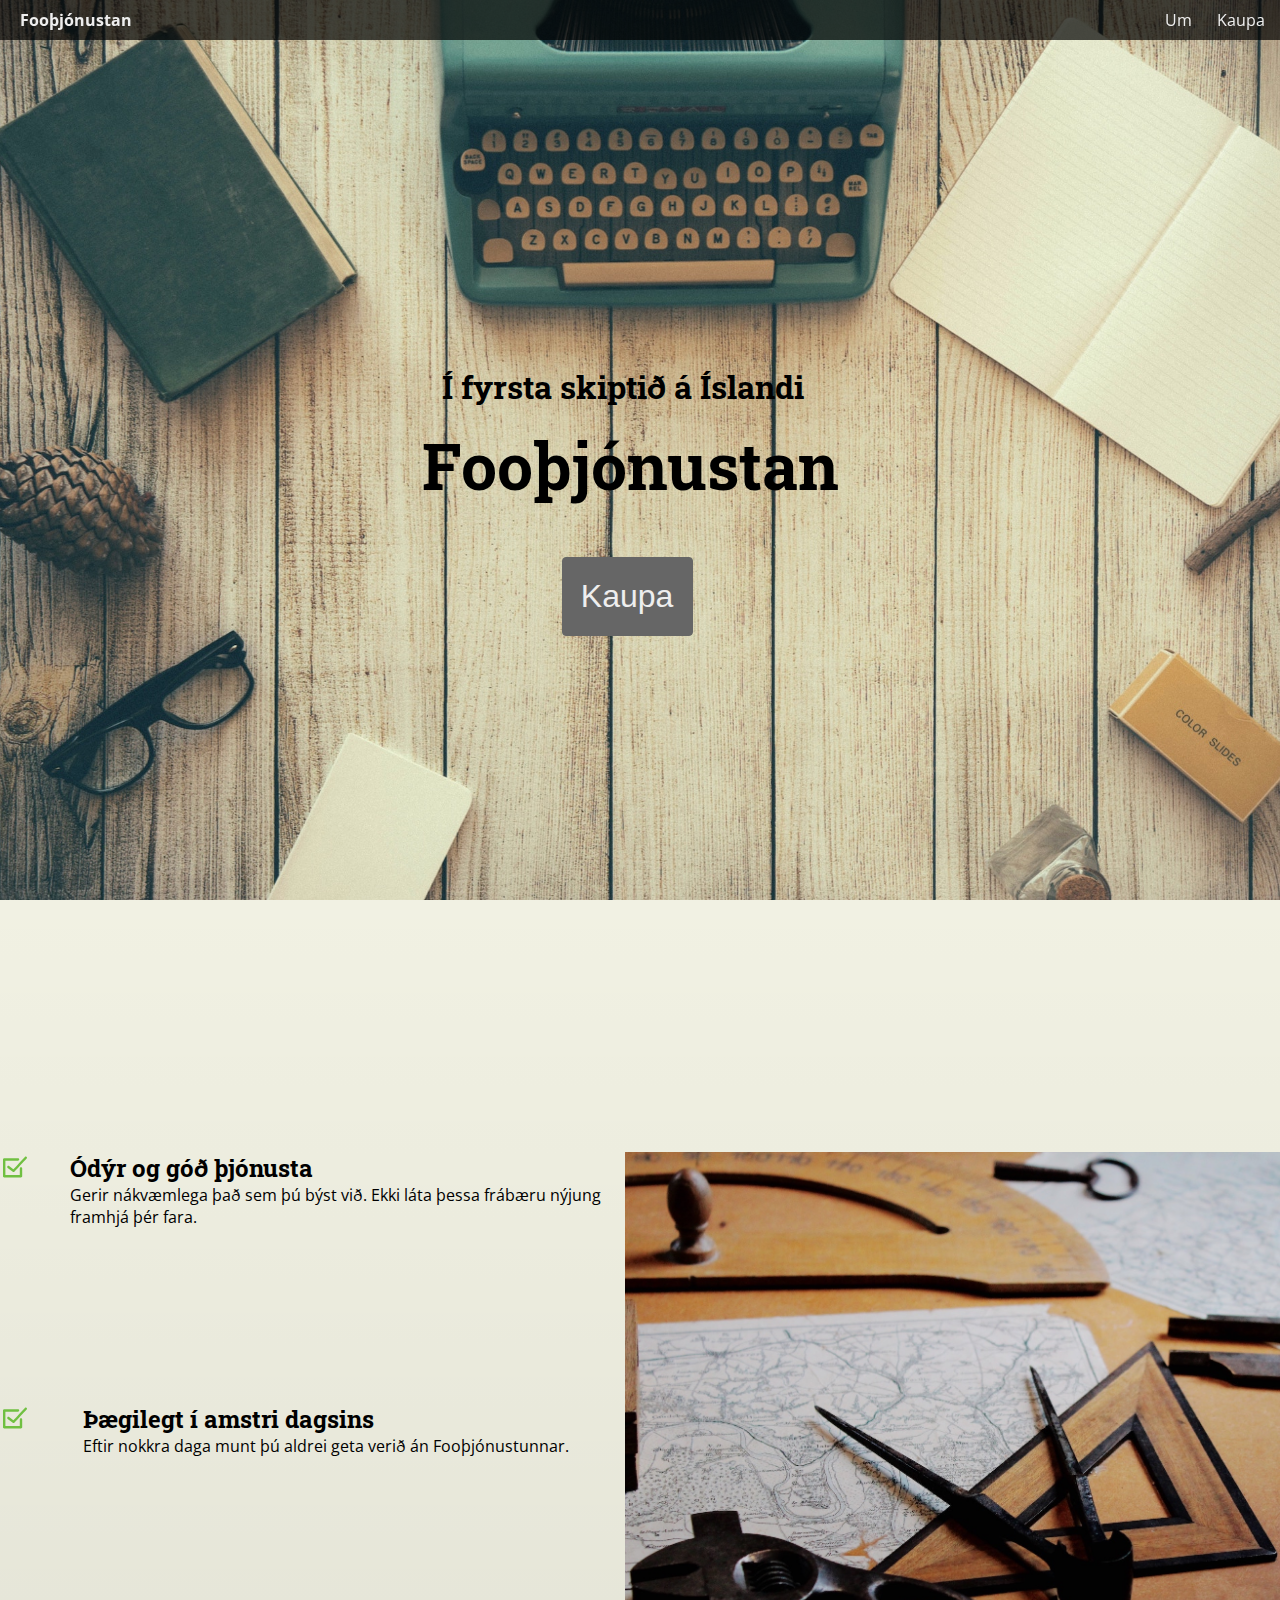
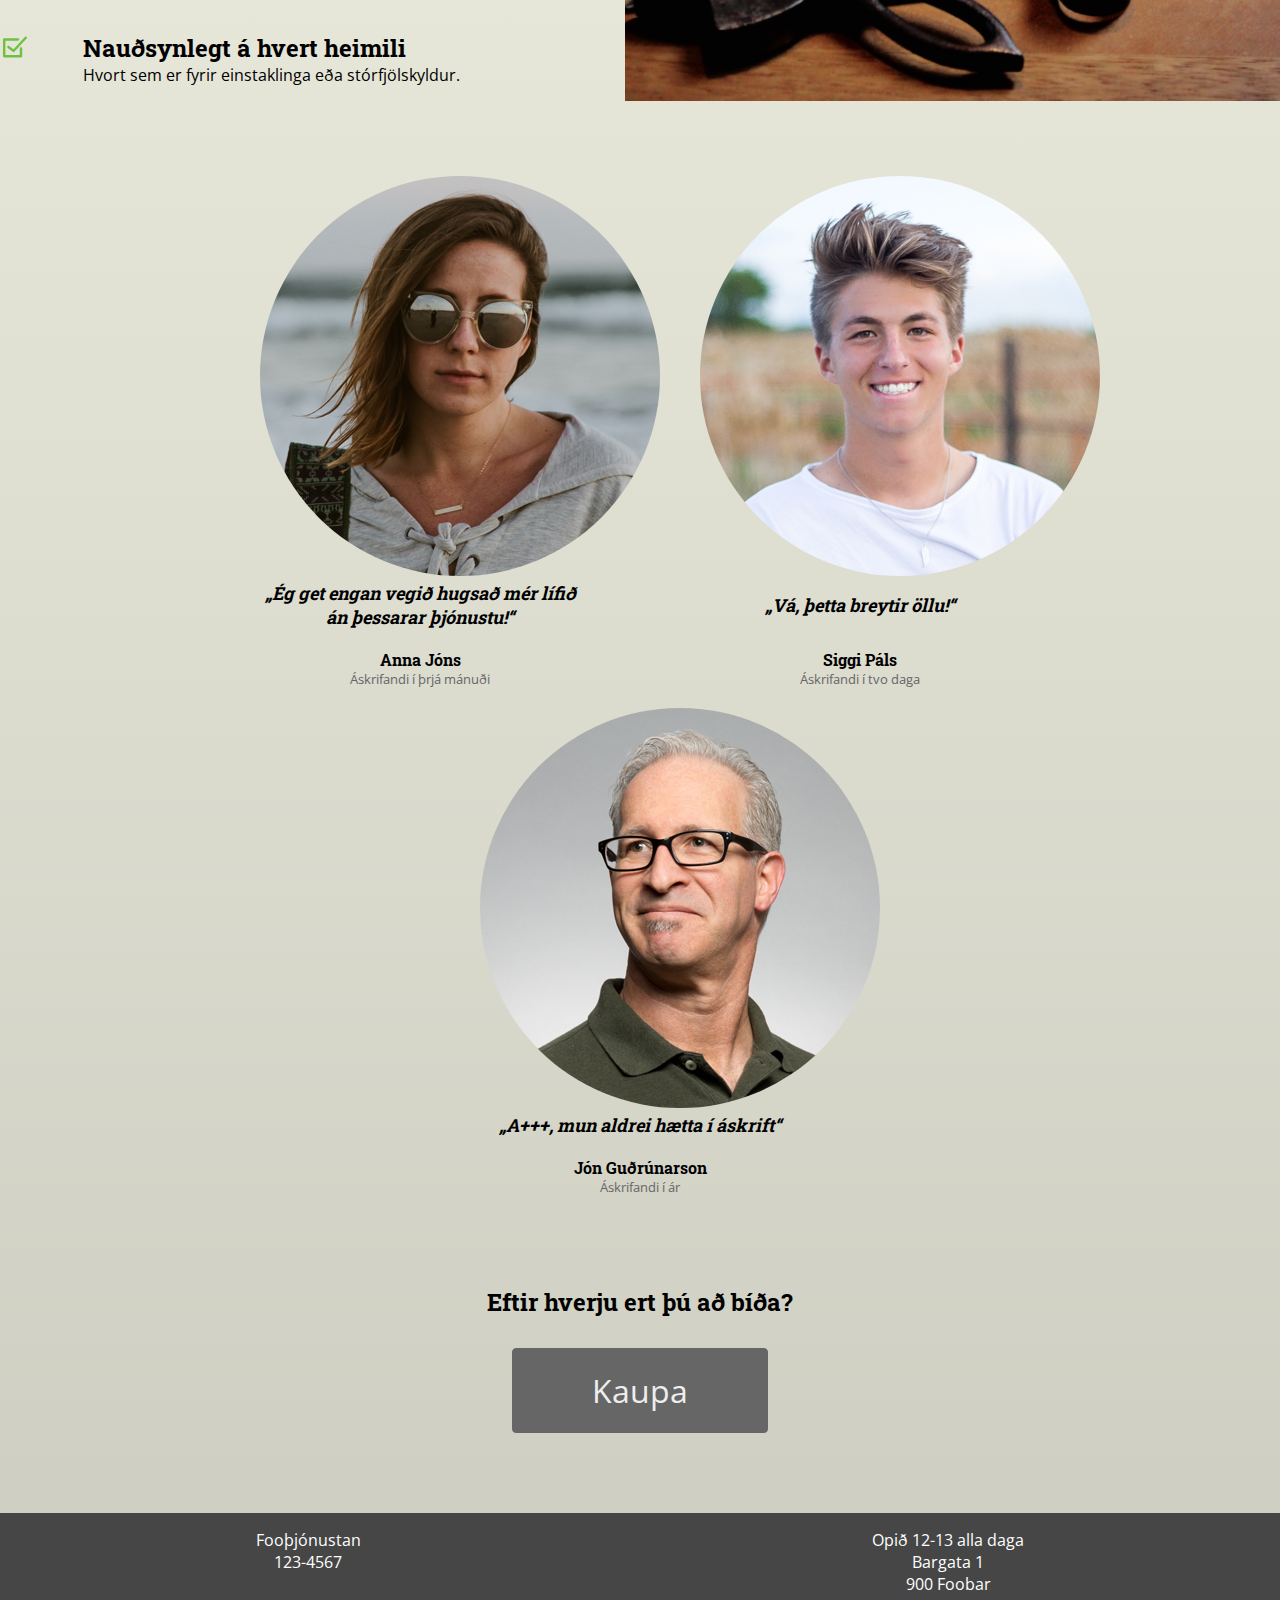
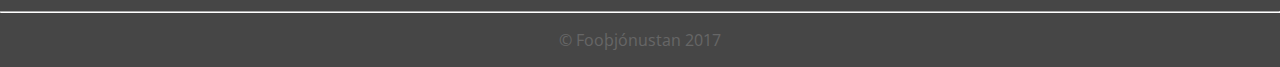
==== index.html @ 6b34b402 "Add files via upload" ====
<!doctype html>
<html lang="is">

<head>
  <meta charset="utf-8">
  <title>Verkefni 2 – Forsíða</title>
  <link rel="stylesheet" href="styles.css">
  <link href="https://fonts.googleapis.com/css?family=Roboto+Slab" rel="stylesheet">
  <link href="https://fonts.googleapis.com/css?family=Open+Sans" rel="stylesheet">
</head>

<body>
  <header>
    <nav class="menu">
      <div class="menuleft">
        <a class="menutext" href="index.html">Fooþjónustan</a>
      </div>
      <div class="menuright">
        <a class="menubutton" href="um.html">Um</a>
        <a class="menubutton" href="kaupa.html">Kaupa</a>
      </div>
    </nav>
    <div class="content">
      <h2>Í fyrsta skiptið á Íslandi </h2>
      <h1>Fooþjónustan </h1>
      <button onclick="location.href='kaupa.html'" type="button">Kaupa</button>
    </div>
  </header>
  <main>
    <div class="forsida">
      <!-- Fyrsta main__item -->
      <div class="efni">
        <div class="efnistexti">
          <div class="efnistexti_stuff">
            <div class="merki">
              <img class="merkimynd" src="check.svg">
            </div>
            <div class="merkitexti">
              <h2>Ódýr og góð þjónusta</h2>
              <p>Gerir nákvæmlega það sem þú býst við. Ekki láta þessa frábæru nýjung framhjá þér fara.</p>
            </div>
          </div>

          <div class="efnistexti_stuff">
            <div class="merki">
              <img class="merkimynd" src="check.svg">
            </div>
            <div class="merkitexti">
              <h2>Þægilegt í amstri dagsins</h2>
              <p>Eftir nokkra daga munt þú aldrei geta verið án Fooþjónustunnar.</p>
            </div>
          </div>

          <div class="efnistexti_stuff">
            <div class="merki">
              <img class="merkimynd" src="check.svg">
            </div>
            <div class="merkitexti">
              <h2>Nauðsynlegt á hvert heimili</h2>
              <p>Hvort sem er fyrir einstaklinga eða stórfjölskyldur.</p>
            </div>
          </div>

        </div>
        <div class="bigimage">
          <img class="bigimg" src="image.jpg">
        </div>
      </div>

      <div class="askrift">
        <div class="customer">
          <div class="customermynd">
            <img class="customer_img" src="profile1.jpg">
          </div>
          <div class="customerquote">
            <h2 class="quote">„Ég get engan vegið hugsað mér lífið án þessarar þjónustu!“</h2>
          </div>
          <div class="customername">
            <h3 class="name">Anna Jóns</h3>
            <p class="askrifandi">Áskrifandi í þrjá mánuði</p>
          </div>
        </div>

        <div class="customer">
          <div class="customermynd">
            <img class="customer_img" src="profile2.jpg">
          </div>
          <div class="customerquote">
            <h2 class="quote">„Vá, þetta breytir öllu!“</h2>
          </div>
          <div class="customername">
            <h3 class="name">Siggi Páls</h3>
            <p class="askrifandi">Áskrifandi í tvo daga</p>
          </div>
        </div>

        <div class="customer">
          <div class="customermynd">
            <img class="customer_img" src="profile3.jpg">
          </div>
          <div class="customerquote">
            <h2 class="quote">„A+++, mun aldrei hætta í áskrift“</h2>
          </div>
          <div class="customername">
            <h3 class="name">Jón Guðrúnarson</h3>
            <p class="askrifandi">Áskrifandi í ár</p>
          </div>
        </div>
      </div>

      <div class="mainlok">
        <h2 class="yfirtexti"> Eftir hverju ert þú að bíða?</h2>
        <a class="lokabutton" href="kaupa.html">Kaupa</a>
      </div>
    </div>
  </main>
  <div footer class="footer">
    <div class="footercontent">
      <div class="footerdiv1">
        <p class="footertexti">Fooþjónustan</p>
        <p class="footertexti">123-4567</p>
      </div>
      <div class="footerdiv2">
        <p class="footertexti">Opið 12-13 alla daga</p>
        <p class="footertexti">Bargata 1</p>
        <p class="footertexti">900 Foobar</p>
      </div>

    </div>
    <hr class="footerhr"> </hr>
    <div class="footercontent">
      <p class="footertexti lowerfooter">© Fooþjónustan 2017</p>

    </div>
    </footer>
</body>

</html>
---- styles.css ----
* {
  margin: 0;
  padding: 0;
}

/* setjum box-sizing: border-box; Ã¡ allt */

html {
  box-sizing: border-box;
  font-size: 16px;
  background-color: #fffff0;
}

body {
  font-family: 'Open Sans', sans-serif;
  background: linear-gradient(to bottom, rgba(0, 0, 0, 0) 0%, rgba(0, 0, 0, 0.2) 100%);
}

h1, h2, h3 {
  font-family: 'Roboto Slab', serif;
}

/** haus **/

header {
  display: flex;
  flex-direction: column;
  margin-bottom: 2em;
  width: 100%;
  min-height: 1000px;
  background: transparent url(bg.jpg) no-repeat fixed 50% 50%;
  background-size: cover;
}

header .content {
  margin: auto;
}

header h1 {
  font-size: 4em;
  padding-top: 15px;
  padding-right: 20px;
}

header h2 {
  font-size: 2em;
  padding-left: 20px;
}

.menu {
  position: fixed;
  display: flex;
  width: 100%;
  max-width: 2000px;
  height: 40px;
  background-color: rgba(1, 1, 1, 0.7);
  justify-content: space-between;
}

.menuleft {
  display: flex;
  width: 100%;
  margin: 5px;
  justify-content: flex-start;
  display: flex;
  align-items: center;
}

.menuright {
  display: flex;
  width: 100%;
  margin: 5px;
  display: flex;
  justify-content: flex-end;
  align-items: center;
}

.menubutton {
  padding: 5px 10px;
  margin-left: 5px;
  overflow: hidden;
  font-size: 1em;
  color: #eee;
  text-align: center;
  text-decoration: none;
  text-overflow: ellipsis;
  white-space: nowrap;
  cursor: pointer;
  border-radius: 4px;
}

.menubutton:hover {
  background-color: #666;
}

.menutext {
  padding: 5px 10px;
  margin-left: 5px;
  font-size: 1em;
  font-weight: bold;
  color: #eee;
  text-align: center;
  text-decoration: none;
  cursor: pointer;
}

button {
  display: inline-block;
  margin-left: 140px;
  margin-top: 50px;
  padding: 20px 5px;
  border: 1px solid #666;
  border-radius: 4px;
  width: 30%;
  max-width: 256px;
  overflow: hidden;
  text-overflow: ellipsis;
  white-space: nowrap;
  color: #eee;
  background-color: #666;
  font-size: 1rem;
  text-decoration: none;
  text-align: center;
  font-size: 2em;
  cursor: pointer;
}

button:hover {
  color: #eee;
  background-color: #333;
}

button--inverted {
  color: #666;
  background-color: #eee;
}

button--inverted:hover {
  color: #333;
  background-color: #ccc;
}

button--disabled, button--disabled:hover {
  border-color: #eee;
  color: #999;
  background-color: #eee;
}

section {
  padding: 20px;
}

.forsida {
  display: flex;
  overflow: hidden;
  flex-direction: column;
  align-items: center;
}

.efni {
  display: flex;
  margin: 120px 20px 0 20px;
  flex-direction: column;
}

@media (min-width: 900px) {
  .efni {
    flex-direction: row;
  }
}

@media (min-width: 1200px) {
  .efni {
    margin-right: 0;
    margin-left: 0;
  }
}

.efnistexti {
  display: flex;
  width: 100%;
  flex-direction: column;
  justify-content: space-between;
}

.bigimg {
  width: 100%;
}

.efnistexti_stuff {
  display: flex;
  flex-direction: row;
}

.merki {
  width: 10%;
}

.merkitexti {
  margin: 0 20px 20px 20px;
}

.merkimynd {
  width: 30px;
  height: 30px;
  margin: 0;
}

.askrift {
  display: flex;
  margin-top: 60px;
  flex-direction: row;
  justify-content: center;
  flex-wrap: wrap;
}

.customer {
  padding-left: 50px;
  padding-right: 50px;
  display: flex;
  width: 100%;
  margin: 40px;
  text-align: center;
  flex-direction: column;
  justify-content: space-between;
}

@media (min-width: 600px) {
  .customer {
    width: 45%;
    margin: 10px;
  }
}

@media (min-width: 1240px) {
  .customer {
    width: 25%;
  }
}

.customermynd {
  margin-bottom: 0;
}

.customer_img {
  border-radius: 100%;
}

.customerquote {
  font-size: 0.75em;
  font-style: italic;
}

.customername .name {
  margin-top: 20px;
  font-size: 1em;
}

.customername .askrifandi {
  font-size: 0.8em;
  color: #666;
}

.mainlok {
  display: flex;
  margin-top: 80px;
  margin-bottom: 60px;
  flex-direction: column;
  align-items: center;
}

.yfirtexti {
  margin-bottom: 30px;
}

.qoute {
  font-size: 1.6em;
  font-style: italic;
  font-weight: lighter;
}

.lokabutton {
  display: inline-block;
  padding: 20px 5px;
  border: 1px solid #666;
  border-radius: 4px;
  width: 80%;
  max-width: 256px;
  overflow: hidden;
  text-overflow: ellipsis;
  white-space: nowrap;
  color: #eee;
  background-color: #666;
  font-size: 1rem;
  text-decoration: none;
  text-align: center;
  font-size: 2em;
  cursor: pointer;
}

.lokabutton:hover {
  color: #eee;
  background-color: #333;
}

.footer {
  display: flex;
  width: 100%;
  margin-top: 20px;
  flex-direction: column;
  background-color: #464646;
}

.footercontent {
  display: flex;
  justify-content: space-around;
  margin-top: 1rem;
  margin-bottom: 1rem;
}

.footerdiv1 {
  display: flex;
  flex-direction: column;
  flex-wrap: wrap;
}

.footerdiv2 {
  display: flex;
  flex-direction: column;
  flex-wrap: wrap;
}

.footertexti {
  align-self: center;
  max-width: max-content;
  color: #fff;
}

.footerhr {
  border-color: #fff;
}

.lowerfooter {
  color: #666;
}
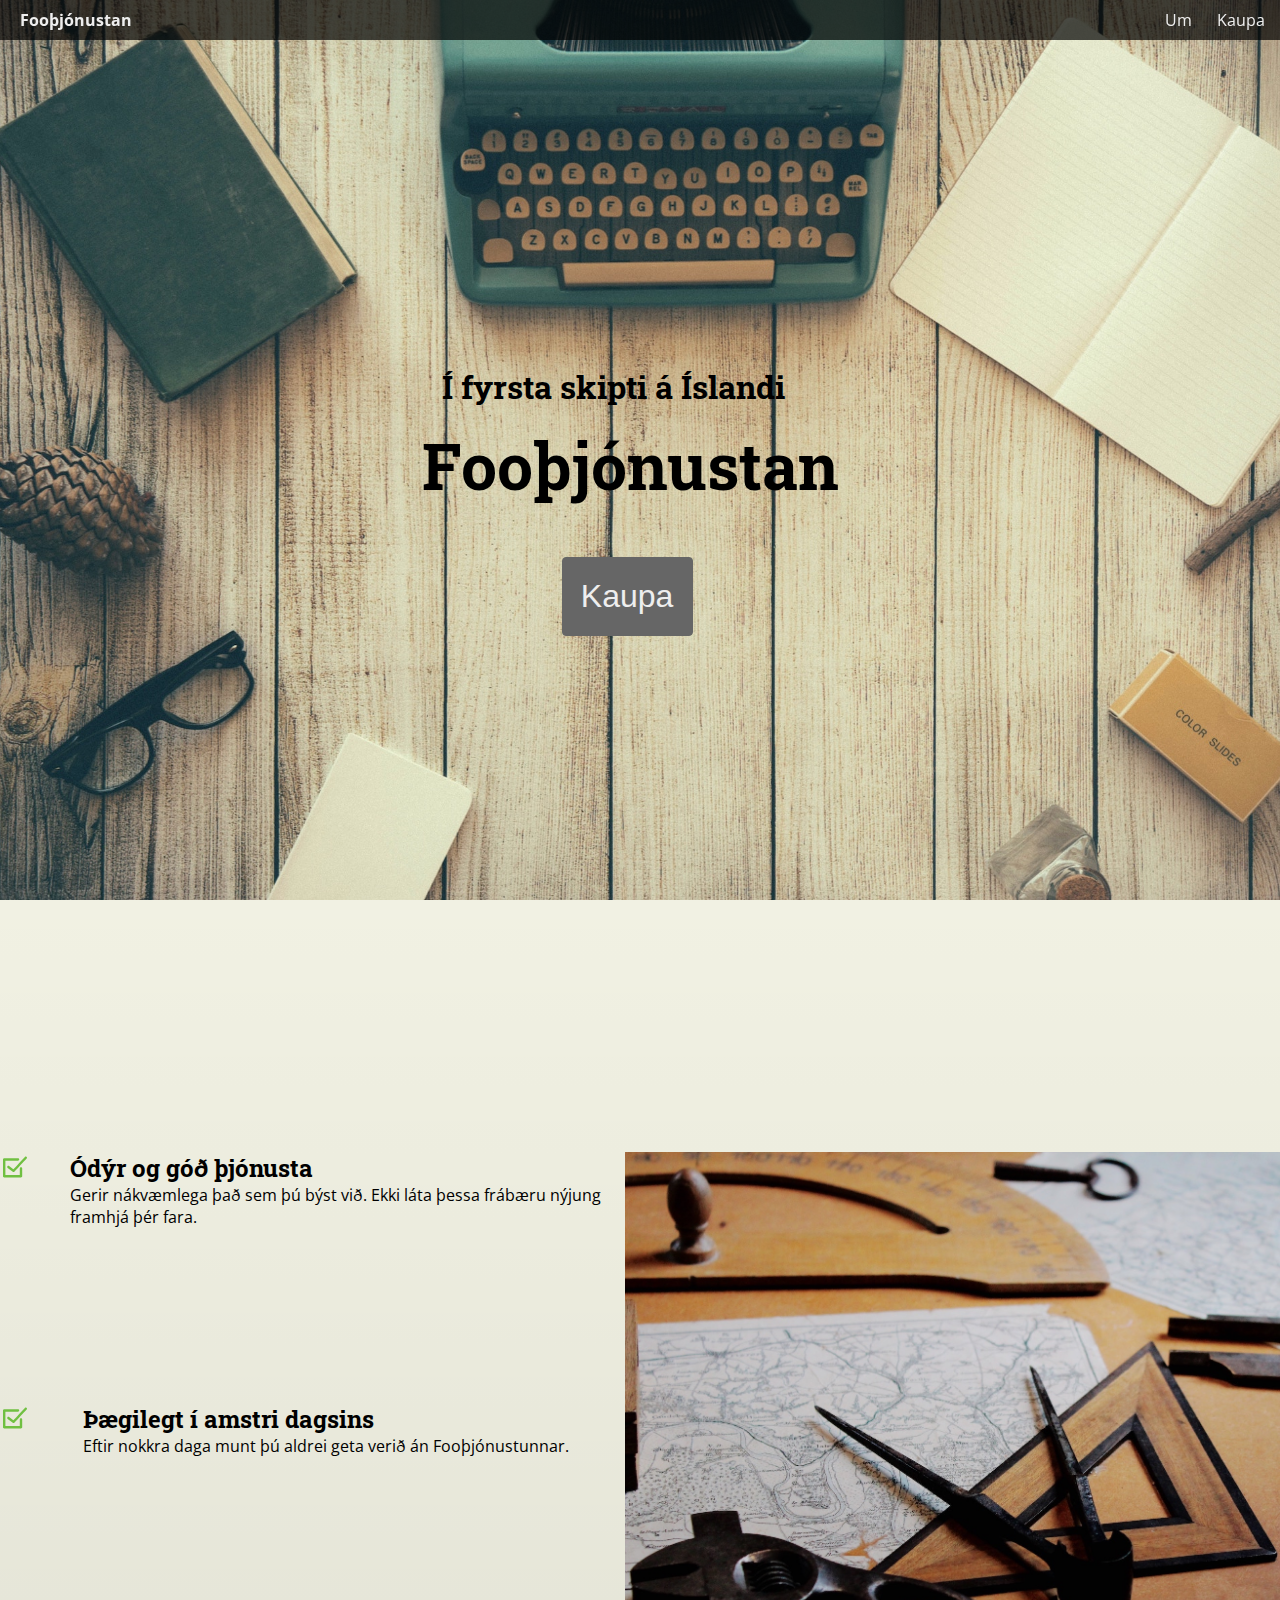
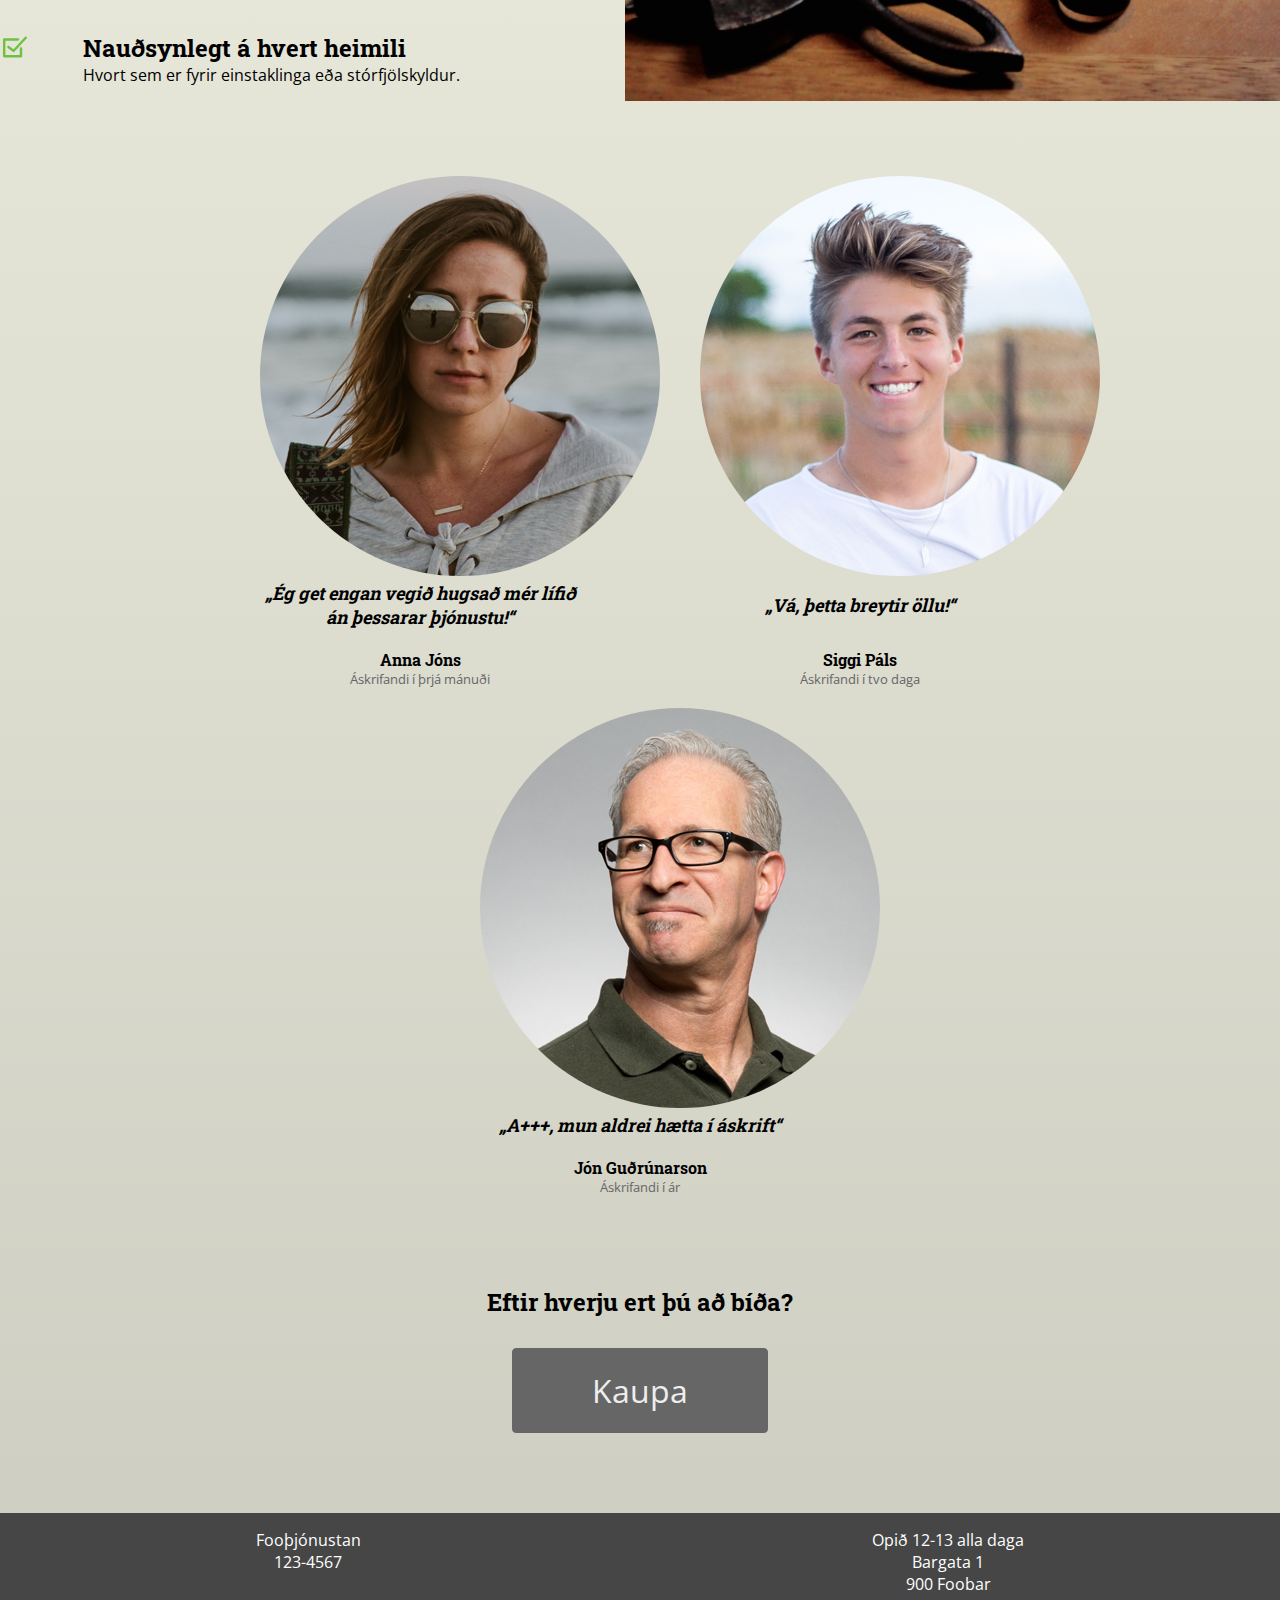
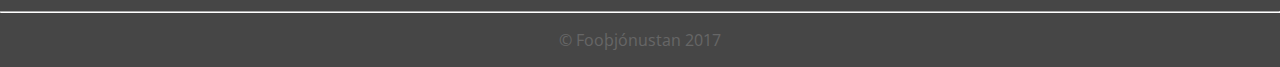
==== commit 095ff1cc: "Add files via upload" ====
--- a/index.html
+++ b/index.html
@@ -21,14 +21,15 @@
       </div>
     </nav>
     <div class="content">
-      <h2>Í fyrsta skiptið á Íslandi </h2>
+      <h2>Í fyrsta skipti á Íslandi </h2>
       <h1>Fooþjónustan </h1>
-      <button onclick="location.href='kaupa.html'" type="button">Kaupa</button>
+      <div class="forsidu--takki">
+        <button onclick="location.href='kaupa.html'" type="button">Kaupa</button>
+      </div>
     </div>
   </header>
   <main>
     <div class="forsida">
-      <!-- Fyrsta main__item -->
       <div class="efni">
         <div class="efnistexti">
           <div class="efnistexti_stuff">
